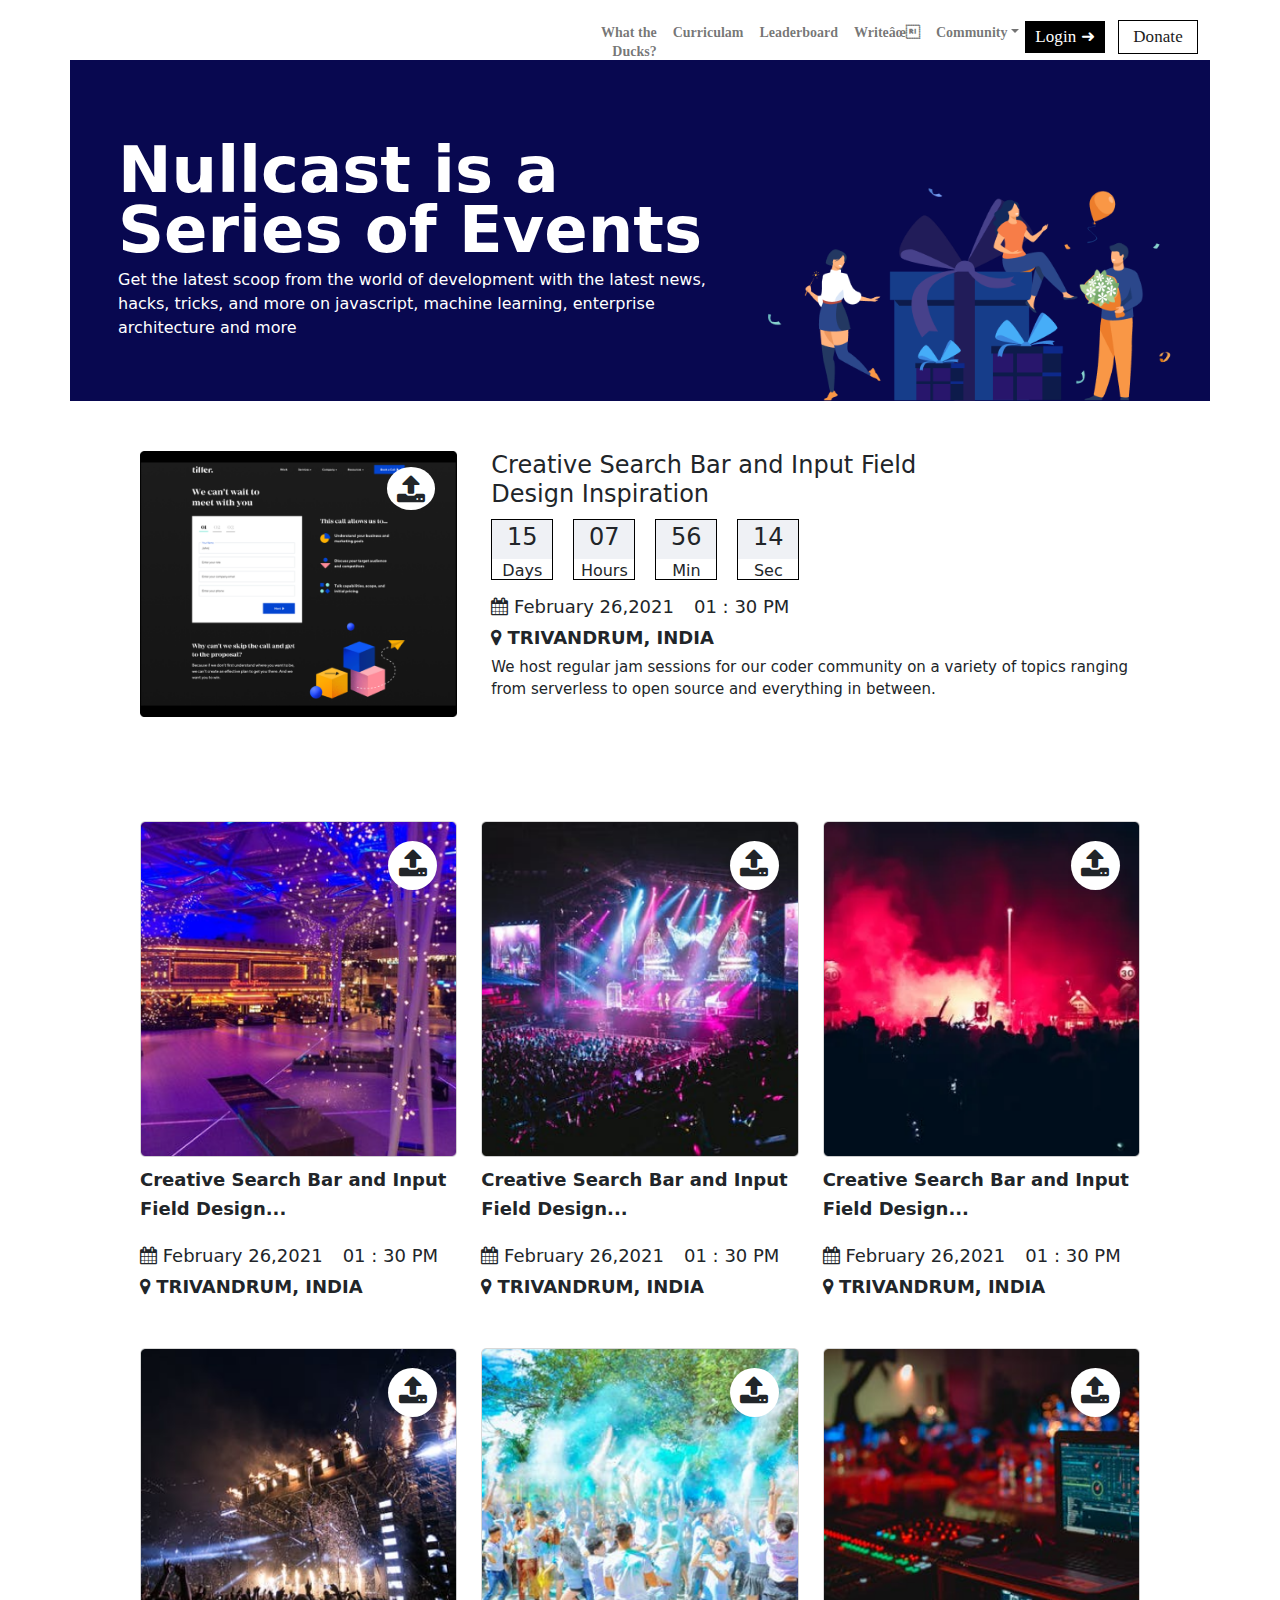
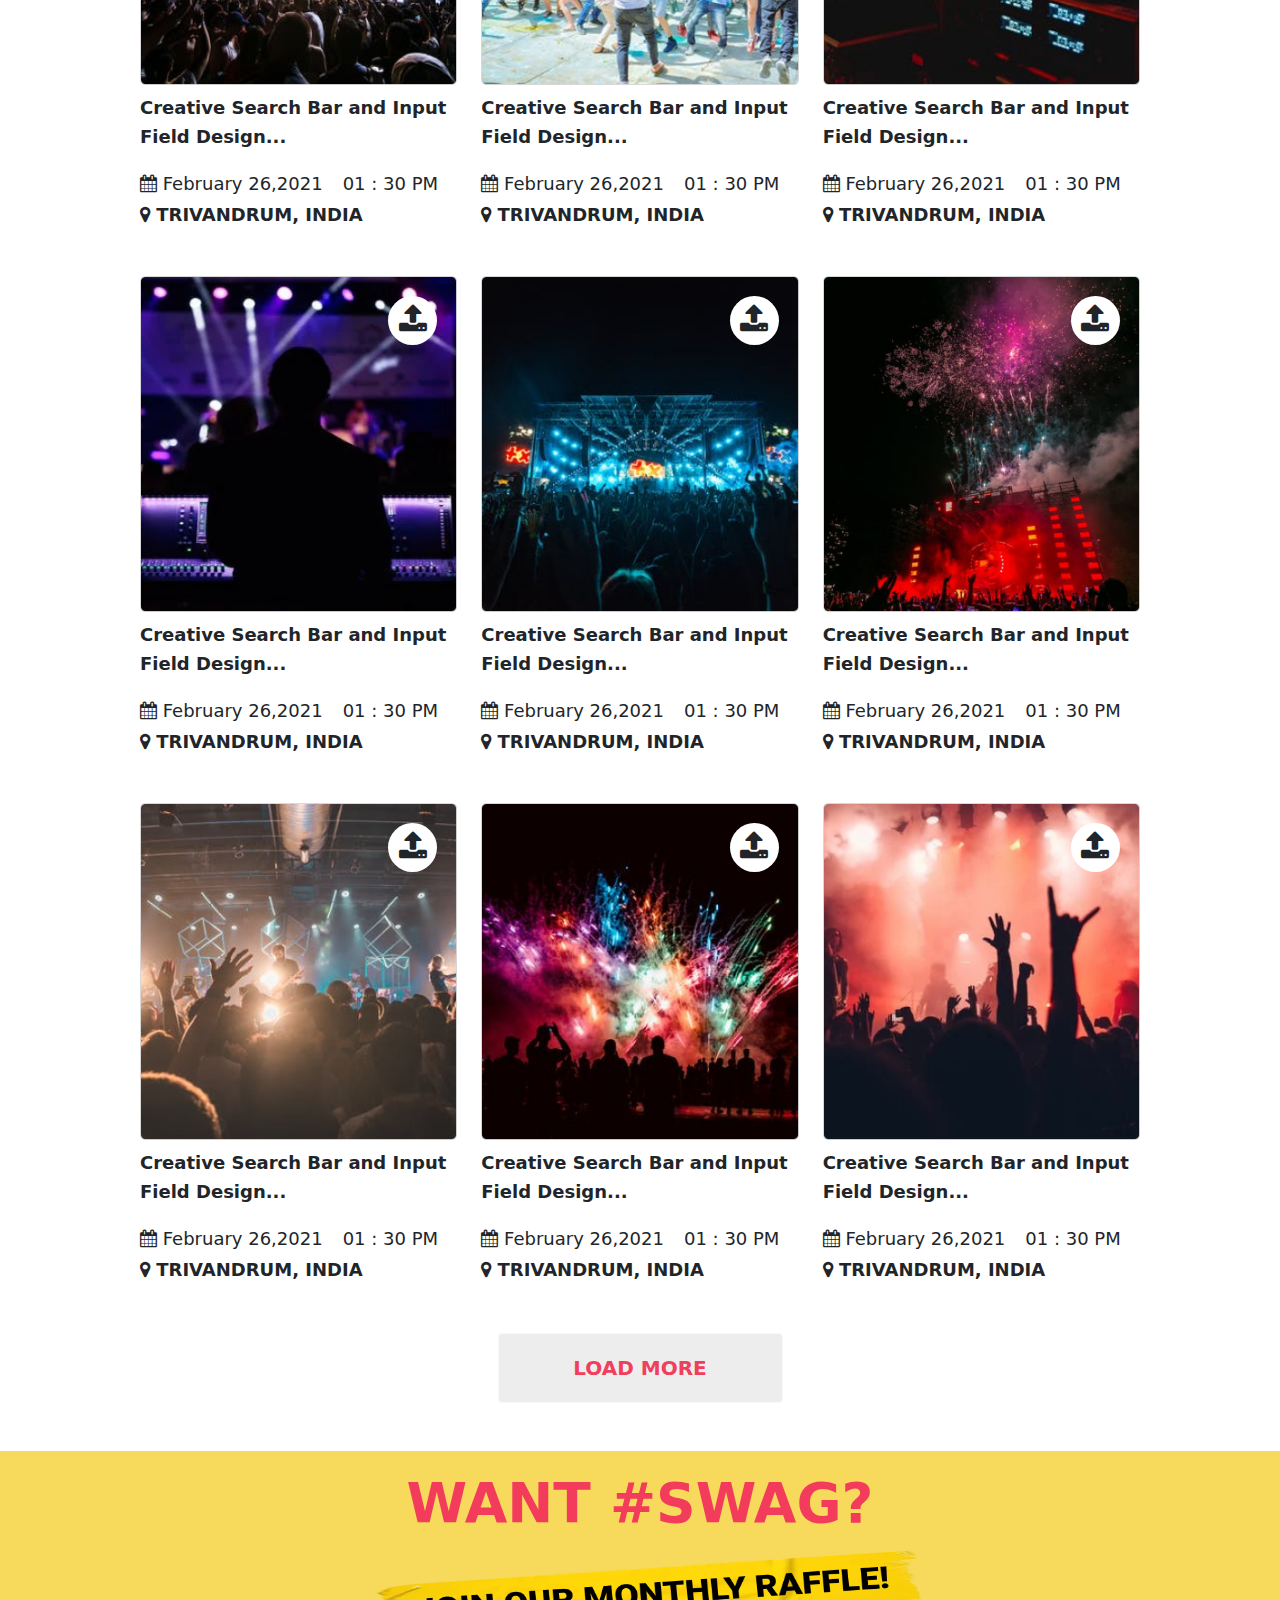
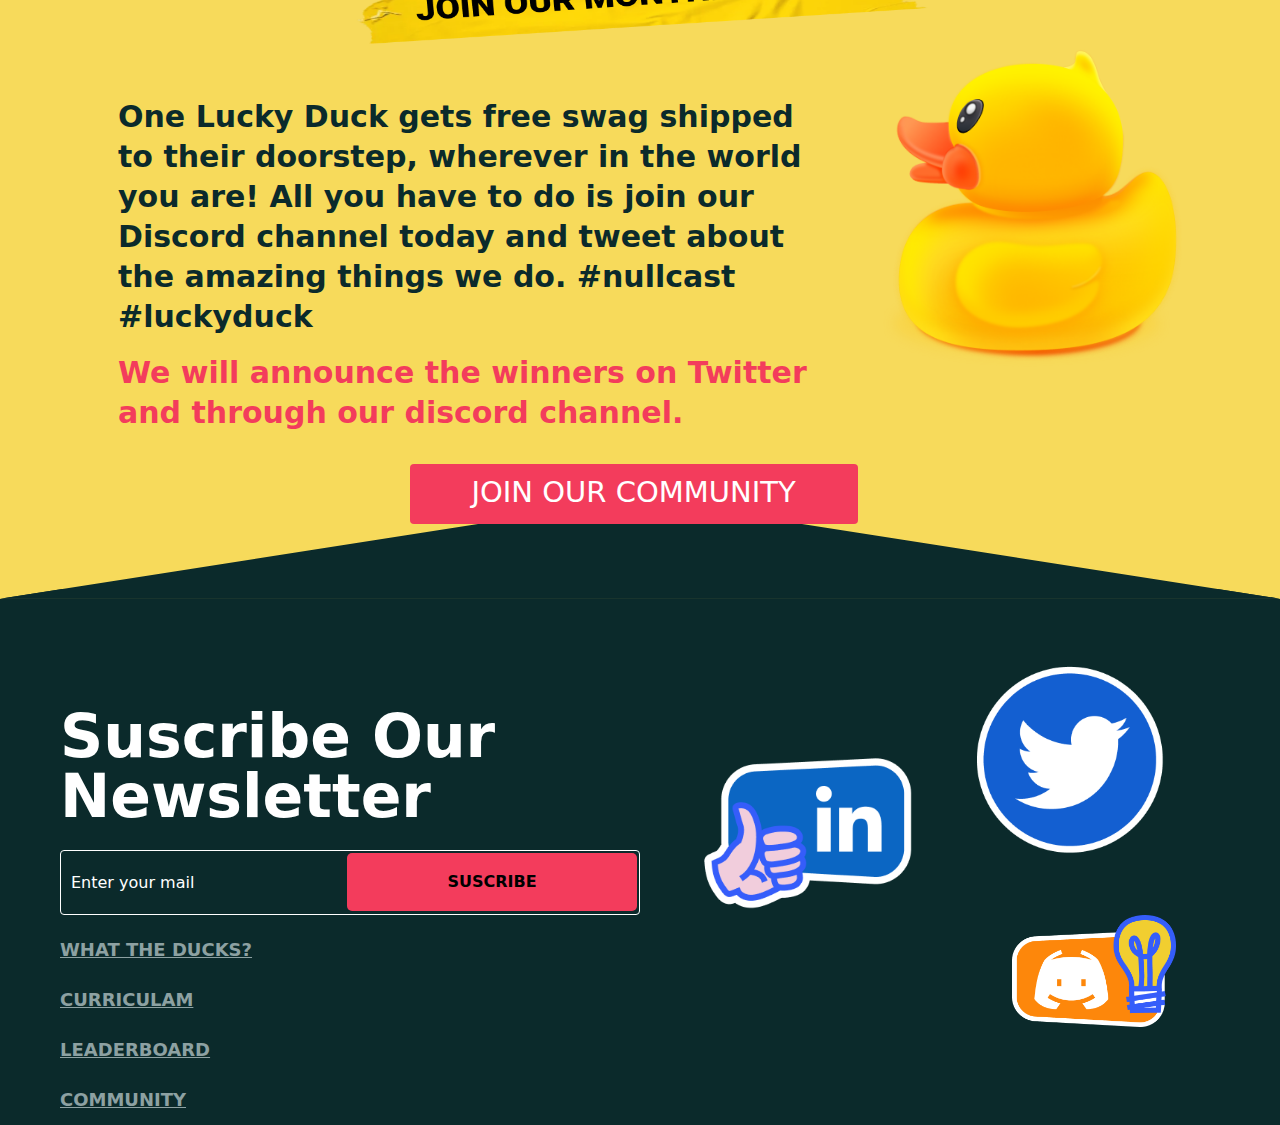
==== index.html @ 170fd870 "Rename nullcast.html to index.html" ====
<!DOCTYPE html>
<html lang="en">
    <head>
        <meta charset="UTF-F">
        <meta name="viewport" content="width=device-width, initial-scale=1">
        <title>Nullcast</title>
        <link rel="preconnect" href="https://fonts.gstatic.com">
        <link href="https://fonts.googleapis.com/css2?family=Poppins:ital,wght@0,200;0,400;0,600;1,800&display=swap" rel="stylesheet">
        <link rel="stylesheet" href="assets/bootstrap5/css/bootstrap.min.css" media="screen">
        <link rel="stylesheet" href="assets/css/font-awesome.min.css">
        <link rel="stylesheet" href="https://use.fontawesome.com/releases/v5.7.2/css/all.css" integrity="sha384-fnmOCqbTlWIlj8LyTjo7mOUStjsKC4pOpQbqyi7RrhN7udi9RwhKkMHpvLbHG9Sr" crossorigin="anonymous">
        <link rel="stylesheet" href="assets/css/style.css">
        <script src="assets/js/jquery-3.5.1.min.js"></script>
        <script src="assets/bootstrap5/js/bootstrap.min.js"></script>
    </head>
    <body>
        <div class="container head">
            <nav class="navbar navbar-expand-lg navbar-light bg-none">
                <div class="container nav-container">
                    <button class="navbar-toggler " type="button" data-bs-toggle="collapse" data-bs-target="#navbarNavAltMarkup"
                        aria-controls="navbarNavAltMarkup" aria-expanded="false" aria-label="Toggle navigation">
                        <span class="navbar-toggler-icon"></span>
                    </button>
                    <div class="collapse navbar-collapse" id="navbarNavAltMarkup">
                        <div class="navbar-nav">
                            <a class="nav-link" aria-current="page" href="#">What the Ducks?</a>
                            <a class="nav-link" href="#">Curriculam</a>
                            <a class="nav-link" href="#">Leaderboard</a>
                            <a class="nav-link" href="#">Write✍</a>
                            <ul>
                                <li class="dropdown"><a class="dropdown-toggle btn btn-default bg-none border-none" data-bs-toggle="dropdown" href="#">Community<span class="caret"></span></a>
                                    <ul class="dropdown-menu">
                                    <li><a href="#">Page 1-1</a></li>
                                    <li><a href="#">Page 1-2</a></li>
                                    <li><a href="#">Page 1-3</a></li>
                                    </ul>
                                </li>
                            </ul>
                        </div>
                    </div>
                    <button class="login">Login &#10140;</button>
                    <button class="donate">Donate</button>
                </div>
            </nav>
        </div>

        <!--banner-->
        <div class="banner">
            <div class="container bann">
                <div class="row">
                    <div class="col-md-7 col-sm-12">
                        <h1>Nullcast is a Series of Events</h1>
                        <p>Get the latest scoop from the world of development with the latest news, hacks, tricks, and more on javascript, machine learning, enterprise architecture and more</p>

                    </div>
                    <div class="col-md-5 col-sm-12">
                        <img src="assets/images/Frame (2).png" class="img-fluid" alt="">
                    </div>
                </div>

            </div>
        </div>

        <!--first content-->
        <div class="container first">
            <div class="row">
                <div class="first-image col-md-4 col-sm-12">
                    <img src="assets/images/Rectangle 1343.png" class="img-fluid" alt="">
                    <span class="upload"><i class="fa fa-upload" aria-hidden="true"></i></span>
                </div>
                <div class="col-md-8 col-sm-12">
                    <h3 class="first-head">Creative Search Bar and Input Field Design Inspiration</h3>
                    <div class="cal">
                        <div class="date">
                            <h4>15</h4>
                            <span>Days</span>
                        </div>
                        <div class="date">
                            <h4>07</h4>
                            <span>Hours</span>
                        </div>
                        <div class="date">
                            <h4>56</h4>
                            <span>Min</span>
                        </div>
                        <div class="date">
                            <h4>14</h4>
                            <span>Sec</span>
                        </div>
                    </div>
                    <div class="calendar">
                        <span><i class="fa fa-calendar" aria-hidden="true"></i> February 26,2021</span>
                        <span><i class="fas fa-clock"></i> 01 : 30 PM</span>
                    </div>
                    <div class="location">
                        <span><i class="fa fa-map-marker" aria-hidden="true"></i> TRIVANDRUM, INDIA</span>
                    </div>
                    <div class="content">
                        <p>We host regular jam sessions for our coder community on a variety of topics ranging from serverless to open source and everything in between.</p>
                    </div>
                    
                </div>
            </div>
        </div>
        
        <!--second content-->
        <div class="container first ">
            <div class="row mt-1">
                <div class="col-lg-4 col-md-4 col-sm-12">
                    <div class="card">
                        <img src="assets/images/Rectangle 1346 (3).png" class="img-fluid" alt="">
                        <span class="upload"><i class="fa fa-upload" aria-hidden="true"></i></span>
                        <div class="body">
                            <p>Creative Search Bar and Input Field Design...</p>
                            <div class="calendar">
                                <span><i class="fa fa-calendar" aria-hidden="true"></i> February 26,2021</span>
                                <span><i class="fas fa-clock"></i> 01 : 30 PM</span>
                            </div>
                            <div class="location">
                                <span><i class="fa fa-map-marker" aria-hidden="true"></i> TRIVANDRUM, INDIA</span>
                            </div>
                        </div>
                    </div>
                </div>
                <div class="col-lg-4 col-md-4 col-sm-12">
                    <div class="card">
                        <img src="assets/images/Rectangle 1346.png" class="img-fluid" alt="">
                        <span class="upload"><i class="fa fa-upload" aria-hidden="true"></i></span>
                        <div class="body">
                            <p>Creative Search Bar and Input Field Design...</p>
                            <div class="calendar">
                                <span><i class="fa fa-calendar" aria-hidden="true"></i> February 26,2021</span>
                                <span><i class="fas fa-clock"></i> 01 : 30 PM</span>
                            </div>
                            <div class="location">
                                <span><i class="fa fa-map-marker" aria-hidden="true"></i> TRIVANDRUM, INDIA</span>
                            </div>
                        </div>
                    </div>
                </div>
                <div class="col-lg-4 col-md-4 col-sm-12">
                    <div class="card">
                        <img src="assets/images/Rectangle 1346 (2).png" class="img-fluid" alt="">
                        <span class="upload"><i class="fa fa-upload" aria-hidden="true"></i></span>
                        <div class="body">
                            <p>Creative Search Bar and Input Field Design...</p>
                            <div class="calendar">
                                <span><i class="fa fa-calendar" aria-hidden="true"></i> February 26,2021</span>
                                <span><i class="fas fa-clock"></i> 01 : 30 PM</span>
                            </div>
                            <div class="location">
                                <span><i class="fa fa-map-marker" aria-hidden="true"></i> TRIVANDRUM, INDIA</span>
                            </div>
                        </div>
                    </div>
                </div>
            </div>

            <div class="row mt-5">
                <div class="col-lg-4 col-md-4 col-sm-12">
                    <div class="card">
                        <img src="assets/images/Rectangle 1346 (4).png" class="img-fluid" alt="">
                        <span class="upload"><i class="fa fa-upload" aria-hidden="true"></i></span>
                        <div class="body">
                            <p>Creative Search Bar and Input Field Design...</p>
                            <div class="calendar">
                                <span><i class="fa fa-calendar" aria-hidden="true"></i> February 26,2021</span>
                                <span><i class="fas fa-clock"></i> 01 : 30 PM</span>
                            </div>
                            <div class="location">
                                <span><i class="fa fa-map-marker" aria-hidden="true"></i> TRIVANDRUM, INDIA</span>
                            </div>
                        </div>
                    </div>
                </div>
                <div class="col-lg-4 col-md-4 col-sm-12">
                    <div class="card">
                        <img src="assets/images/Rectangle 1346 (5).png" class="img-fluid" alt="">
                        <span class="upload"><i class="fa fa-upload" aria-hidden="true"></i></span>
                        <div class="body">
                            <p>Creative Search Bar and Input Field Design...</p>
                            <div class="calendar">
                                <span><i class="fa fa-calendar" aria-hidden="true"></i> February 26,2021</span>
                                <span><i class="fas fa-clock"></i> 01 : 30 PM</span>
                            </div>
                            <div class="location">
                                <span><i class="fa fa-map-marker" aria-hidden="true"></i> TRIVANDRUM, INDIA</span>
                            </div>
                        </div>
                    </div>
                </div>
                <div class="col-lg-4 col-md-4 col-sm-12">
                    <div class="card">
                        <img src="assets/images/Rectangle 1346 (6).png" class="img-fluid" alt="">
                        <span class="upload"><i class="fa fa-upload" aria-hidden="true"></i></span>
                        <div class="body">
                            <p>Creative Search Bar and Input Field Design...</p>
                            <div class="calendar">
                                <span><i class="fa fa-calendar" aria-hidden="true"></i> February 26,2021</span>
                                <span><i class="fas fa-clock"></i> 01 : 30 PM</span>
                            </div>
                            <div class="location">
                                <span><i class="fa fa-map-marker" aria-hidden="true"></i> TRIVANDRUM, INDIA</span>
                            </div>
                        </div>
                    </div>
                </div>
            </div>

            <div class="row mt-5">
                <div class="col-lg-4 col-md-4 col-sm-12">
                    <div class="card">
                        <img src="assets/images/Rectangle 1346 (7).png" class="img-fluid" alt="">
                        <span class="upload"><i class="fa fa-upload" aria-hidden="true"></i></span>
                        <div class="body">
                            <p>Creative Search Bar and Input Field Design...</p>
                            <div class="calendar">
                                <span><i class="fa fa-calendar" aria-hidden="true"></i> February 26,2021</span>
                                <span><i class="fas fa-clock"></i> 01 : 30 PM</span>
                            </div>
                            <div class="location">
                                <span><i class="fa fa-map-marker" aria-hidden="true"></i> TRIVANDRUM, INDIA</span>
                            </div>
                        </div>
                    </div>
                </div>
                <div class="col-lg-4 col-md-4 col-sm-12">
                    <div class="card">
                        <img src="assets/images/Rectangle 1346 (8).png" class="img-fluid" alt="">
                        <span class="upload"><i class="fa fa-upload" aria-hidden="true"></i></span>
                        <div class="body">
                            <p>Creative Search Bar and Input Field Design...</p>
                            <div class="calendar">
                                <span><i class="fa fa-calendar" aria-hidden="true"></i> February 26,2021</span>
                                <span><i class="fas fa-clock"></i> 01 : 30 PM</span>
                            </div>
                            <div class="location">
                                <span><i class="fa fa-map-marker" aria-hidden="true"></i> TRIVANDRUM, INDIA</span>
                            </div>
                        </div>
                    </div>
                </div>
                <div class="col-lg-4 col-md-4 col-sm-12">
                    <div class="card">
                        <img src="assets/images/Rectangle 1346 (9).png" class="img-fluid" alt="">
                        <span class="upload"><i class="fa fa-upload" aria-hidden="true"></i></span>
                        <div class="body">
                            <p>Creative Search Bar and Input Field Design...</p>
                            <div class="calendar">
                                <span><i class="fa fa-calendar" aria-hidden="true"></i> February 26,2021</span>
                                <span><i class="fas fa-clock"></i> 01 : 30 PM</span>
                            </div>
                            <div class="location">
                                <span><i class="fa fa-map-marker" aria-hidden="true"></i> TRIVANDRUM, INDIA</span>
                            </div>
                        </div>
                    </div>
                </div>
            </div>

            <div class="row mt-5">
                <div class="col-lg-4 col-md-4 col-sm-12">
                    <div class="card">
                        <img src="assets/images/Rectangle 1346 (10).png" class="img-fluid" alt="">
                        <span class="upload"><i class="fa fa-upload" aria-hidden="true"></i></span>
                        <div class="body">
                            <p>Creative Search Bar and Input Field Design...</p>
                            <div class="calendar">
                                <span><i class="fa fa-calendar" aria-hidden="true"></i> February 26,2021</span>
                                <span><i class="fas fa-clock"></i> 01 : 30 PM</span>
                            </div>
                            <div class="location">
                                <span><i class="fa fa-map-marker" aria-hidden="true"></i> TRIVANDRUM, INDIA</span>
                            </div>
                        </div>
                    </div>
                </div>
                <div class="col-lg-4 col-md-4 col-sm-12">
                    <div class="card">
                        <img src="assets/images/Rectangle 1346 (11).png" class="img-fluid" alt="">
                        <span class="upload"><i class="fa fa-upload" aria-hidden="true"></i></span>
                        <div class="body">
                            <p>Creative Search Bar and Input Field Design...</p>
                            <div class="calendar">
                                <span><i class="fa fa-calendar" aria-hidden="true"></i> February 26,2021</span>
                                <span><i class="fas fa-clock"></i> 01 : 30 PM</span>
                            </div>
                            <div class="location">
                                <span><i class="fa fa-map-marker" aria-hidden="true"></i> TRIVANDRUM, INDIA</span>
                            </div>
                        </div>
                    </div>
                </div>
                <div class="col-lg-4 col-md-4 col-sm-12">
                    <div class="card">
                        <img src="assets/images/Rectangle 1346 (12).png" class="img-fluid" alt="">
                        <span class="upload"><i class="fa fa-upload" aria-hidden="true"></i></span>
                        <div class="body">
                            <p>Creative Search Bar and Input Field Design...</p>
                            <div class="calendar">
                                <span><i class="fa fa-calendar" aria-hidden="true"></i> February 26,2021</span>
                                <span><i class="fas fa-clock"></i> 01 : 30 PM</span>
                            </div>
                            <div class="location">
                                <span><i class="fa fa-map-marker" aria-hidden="true"></i> TRIVANDRUM, INDIA</span>
                            </div>
                        </div>
                    </div>
                </div>
            </div>
        </div>

        <!--load more-->
        <div class="container load">
            <button class="btn btn-light">LOAD MORE</button>
        </div>
        
        <!--footer1-->
        <div class="container-fluid footer1 pt-2 mt-5">
            <h1>WANT #SWAG?</h1>
            <div class="join">
                <img src="assets/images/Group 342.png" alt="">
                <!-- <img src="assets/images/image 6.png" alt=""> -->
                <!-- <h5>JOIN OUR MONTHLY RAFFLE</h5> -->
            </div>
            
            <div class="row f1row">
                <div class="col-md-8 col-sm-12 f1content">
                    <p class="fp1">One Lucky Duck gets free swag shipped to their doorstep,
                         wherever in the world you are! All you have to do is join our
                          Discord channel today and tweet about the amazing things we do. #nullcast #luckyduck
                    </p>
                    <p class="fp2">We will announce the winners on Twitter and through our discord channel.</p>
                    
                </div>
                <div class="col-md-4 col-sm-12 f1image">
                    <img src="assets/images/Duck 198.png" class="img-fluid" alt="">
                </div>
            </div>
            <div class="triangle-bottom">
                <div class="lastjoin">
                </div>
                
            </div>
            <a href="" class="btn btn-default joinoc">JOIN OUR COMMUNITY</a>
            
        </div>
        
        

        <!--footer2-->
        <div class="container-fluid footer2 pt-5">
            <div class="row">
                <div class="col-md-6 col-sm-12 f2content">
                    <h3>Suscribe Our Newsletter</h3>

                    <div class="buttonInside mt-4">
                        <input id="sus" placeholder="Enter your mail">
                         <button id="erase">SUSCRIBE</button>
                    </div>

                    <div class="links">
                        <a href="">WHAT THE DUCKS?</a> <br>
                        <a href="">CURRICULAM</a> <br>
                        <a href="">LEADERBOARD</a> <br>
                        <a href="">COMMUNITY</a> <br>
                    </div>
                    
                </div>
                <div class="col-md-6 col-sm-12">
                    <div class="row last">
                        <div class="col-md-6 col-sm-6">
                            <img src="assets/images/Group (1).png" class="img-fluid f2img1" alt="">
                        </div>
                        <div class="col-md-6 col-sm-6">
                            <img src="assets/images/Frame.png" class="img-fluid f2img2" alt="">
                        </div>
                    </div>
                    <div class="row last">
                        <div class="col-md-12 col-sm-12">
                            <img src="assets/images/Frame (1).png" class="img-fluid f2img3" alt="">
                        </div>
                    </div>
                </div>
            </div>
        </div>
    </body>
</html>
---- assets/css/style.css ----
*{
    margin: 0;
    padding: 0;
    box-sizing: border-box;
}
.head{
   
    height: 60px;
    padding: 10px 0;    

}
nav{
    flex:1;
    text-align: right;
}
.navbar{
    padding-top: 10px;
    margin: 0px;
}

.navbar-nav{
position: absolute;
width: 470px;
/* height: 25px; */
left: 480px;
/* top: 46px; */
font-family: Open Sans;
font-style: normal;
/* font-weight: 600; */
/* font-size: 14px; */
line-height: 19px;
/* identical to box height */
color: #1B1B1B;
padding-top: 5px;
margin-top: 5px;

}
.navbar-nav a{
    font-weight: 600!important;
    font-size: 14px!important;
     font-family: Open Sans;
    font-style: normal;
    color:rgba(0,0,0,.55);
    
}
.navbar-nav ul{
    text-decoration: none;
    list-style: none;
    background: transparent;
    margin-left: 0px;
    
}
.navbar-nav ul li{
    list-style: none;
    background: none;
}
.navbar-nav ul .btn{
   padding: 0;
    margin-top: 6px;
    margin-left: -25px;
    text-decoration: none;
     font-weight: 600!important;
    font-size: 14px!important;

}
.login{
    width:80px;
     padding: 3px 0px;
    background:black;
     color:white;
     border:none;
     text-align:center;
     font-family: Open Sans;
    font-style: normal;
    font-weight: 400;
    font-size: 17px;
    letter-spacing: 0.005em;
   margin-right:13px;
   

}
.donate{
    width:80px;
     padding: 3px 0px;
    border:1px solid black;
     color:#1B1B1B;
     text-align:center;
     background:none;
     font-family: Open Sans;
    font-style: normal;
    font-weight: 400;
    font-size: 17px;
    letter-spacing: 0.005em;

}
.bann{
    background: rgb(8, 8, 80);
    color: #fff;
    height: 100%;
    padding-top: 50px;
    padding-left: 20px;
    overflow: visible;
}
.bann .col-md-7{
    padding: 30px 0 30px 40px;
    
}
.bann .col-md-5{
    padding-top: 30px;
}
.bann h1{
    font-size: 64px;
    font-weight: 600;
    /* font-family: Roboto; */
    font-style: normal;
    line-height: 60px;
}
.bann img{
    width: 100%;
    height: 100%;  
}
.first{
    padding: 50px 70px;
}
.first-image{
    position: relative;
}
.first-image img{
    height: 100%;
    width: 100%;
}
.first-image .upload{
    background: #fff;
    border-radius: 50%;
    position: absolute;
    top: 6%;
    left: 76%;
    width: 14%;
    height: 16%;
    text-align: center;
    font-size: 30px;
}
.first-head{
    margin: 0;
    font-size: 24px;
    width: 500px;
    padding-left: 10px;
}
.date{
    text-align: center;
    width: 62px;
    height: 61px;
    border: 1px solid black;
    margin: 10px 10px;
}
.date h4{
    background: #EFF1F5;
    height: 39px;
    margin: 0;
    padding-top: 3px;
}
.cal{
    display: flex;
}
.calendar{
    display: flex;
}
.calendar span{
    margin: 5px 10px;
    font-size: 18px;
    line-height: 24px;
}
.location{
    margin: 0 10px;
    font-weight: 700;
    font-size: 18px;
}
.content{
    margin:5px 10px;
    font-size: 15px;
}
.card{
    border: none;
}
.card .body p{
    font-size: 18px;
    font-weight: 700;
    line-height: 29px;
    padding-top: 8px;
}
.card .body .calendar{
    margin-left: -10px!important ;
}
.card .body .location{
    margin-left: 0;
}
.card img{
    position: relative;
}
.card .upload{
    background: #fff;
    border-radius: 50%;
    position: absolute;
    top:20px;
    right: 20px;
    width: 49px;
    height: 49px;
    text-align: center;
    font-size: 30px;
}
.load{
    text-align: center;
}
.load button{
    width: 285px;
    height: 70px;
    background:#EDEDED;
    color: #F13E5D;
    font-size: 20px;
    font-weight: 800;
}
.footer1{
    background: #F7DA5B;
    overflow: visible;      
    margin-bottom: -1px;
    padding: 0;
    position: relative;
}
.footer1 h1{
    text-align: center;
    /* font-family: Roboto; */
    font-style: normal;
    font-weight: 900;
    font-size: 55px;
    line-height: 88px;
    text-transform: uppercase;
    color: #F33C5C;
    margin-bottom: 0;
}
.footer1 .join{
    width:45%;
    height: 100px;

    margin: 0 auto;
    /* position: relative; */
}
.join img{
    /* position: relative; */
    /* left:520px; */

    /* left:28%; */
    width: 100%;
    height: 100%;
}
 /* .join h5{ */
    /* font-family: Roboto; */
/* font-style: normal;
font-weight: 900;
font-size: 43x;
transform: rotate(-4deg);
text-transform: uppercase;
padding-top: 30px;
padding-left: 20px;
position: absolute;
top:0px;

/* left: 600px; */

/* left: 30%; */
/* } */
.footer1 p{
    /* font-family: Roboto; */
    font-style: normal;
    font-weight: 700;
    font-size: 30px;
    line-height: 40px;/* or 147% */
    
}
.f1content{
    padding-left: 130px;
    padding-right: 30px;
    padding-top: 50px;
}
.fp1{
    color: #0B2A2B;
}
.fp2{
    color: #F33C5C;
}
.f1image{
    padding-left: 30px;
    margin-right: 0px;
}
.f1image img{
    width: 80%;
}
.f1row{
    margin-right: 0!important;
    padding-bottom: 50px;
}

.footer2{
    background: #0B2A2B;
}
.f2content{
    padding:60px 0 0 60px;
}
.footer2 h3{
    /* font-family: Roboto; */
font-style: normal;
font-weight: 900;
font-size: 60px;
line-height: 60px;
/* or 94% */


color: #FFFFFF;
}

.f2img1{
    padding-top: 110px;
    padding-left: 50px;
    width: 90%;
}
.f2img2{
    padding-top: 16px;
    /* padding-left: 50px; */
    width: 68%;
}
.f2img3{
    padding-left: 360px;
    width: 85%;
}
.links a{
    /* font-family: Open Sans; */
font-style: normal;
font-weight: 600;
font-size: 18px;
line-height: 50px;
/* or 278% */

text-decoration-line: underline;
text-transform: uppercase;

color: #8DA1A2;
}

.buttonInside{
    position:relative;
    margin-bottom:10px;
  }
 
  #sus{
    height:65px;
    width:100%;
    padding-left:10px;
    border-radius: 4px;
    border:1px solid #fff;
    outline:none;
    background: transparent;
    
  }
  ::placeholder { 
    color: white!important;
    opacity: 1;
  }
  #erase{
    position:absolute;
    right: 3px;
    top: 3px;
    border:none;
    height:58px;
    width:50%;
    border-radius:5px;
    outline:none;
    text-align:center;
    font-weight:bold;
    padding:2px;
    background:#F33C5C;
  }

  .triangle-bottom{
    -webkit-clip-path: polygon(0% 0%, 50% 0%, 100% 100%, 0% 100%, 50% 0%, 0 0);
    background: #0B2A2B;
    height: 100px;
    width: 100%;
    overflow: visible;
    border: 10px solid #0B2A2B;
    
}
.joinoc{
    width: 35%;
    height: 8%;
    background: #F33C5C;
    font-size: 29px;
    margin: 0;
    position: absolute;
    top: 82%;
    left: 32%;
    text-align: center;
    /* padding-top: 20px; */
    font-weight: 500;
    color: #fff;
}

@media only screen and (min-width: 768px) and (max-width: 992px) {

    .first-image .upload{
        position: absolute;
        top: 6%;
        left: 62%;
        width: 23%;
        height: 18%;
        font-size: 30px;
    }
    .first-head {
        margin-left: 0;
        font-size: 23px;
        width: 472px;
        padding-left: 10px;
    }
    .first-image img{
            position: relative;
            height: 100%;
            width: 100%;
    }
    .ld{
        float: right;
    }
    .nav-container{
        display: inline-block;
        justify-content: unset!important;
    }
    .navbar-collapse{
        flex-basis: 25%;
    }
    .navbar-nav{
        float: left;
        left: 0px;
        width:140px;
        background: #fff!important;
    }
    .nabar-nav a{
        color: black!important;
    }
    .join img{
        position: absolute;
        left:520px  ;
        width: 43%;
        height: 80%;
    }
    .join h5{
     
    position: absolute;
    top:0px;
    left: 600px;
    }
    .join img{
        position:absolute;
        left:25%;
        top:10%;
        height: 12%;
        width:52%;
    }
    .f1row{
        padding-bottom: 80px;
    }
    
    .f1image{
        padding-top:30px;
        
    }
    .f1image img{
        width: 100%;
        height: 100%;
    }
    .f2img1{
        width: 90%;
        height: 100%;
        padding-top: 40%;
        padding-left: 10%;
    }
    .f2img2{
        width: 90%;
        height: 90%;
        padding-top: 10%;
    }
    .f2img3{
        height: 90%;
        width: 85%;
        padding-left: 45%;
        padding-right: 20px;
        padding-top: 15%;
    } 
    .last{
        height: 40%;
    }
    .lastjoin{
        background: transparent;
        /* margin-top: -10%; */
        overflow: visible;
    }
    .joinoc{
        position: absolute;
        top: 86%;
        left: 30%;
        width: 40%;
        font-size: 27px;
        height: 6%;
        margin: 0;
    }
    .footer1{
        position: relative;
    }
    #erase{
        width:50%;
    }
    .footer2 h3{
        font-size: 52px;
    }
    .navbar-light .navbar-nav .nav-link{
        color: black!important;
    }
    
}

@media only screen and (min-width: 992px) and (max-width: 1200px) {
    .navbar-nav{
        left: 300px;
    }
    
}
@media only screen and (max-width: 768px) {
    
    .first-image{
        margin-bottom: 5%;
    }
    .joinoc{
        width: 45%;
        height: 6%;
        top: 89%;
        left: 27%;
        font-size: 23px;
        margin-left: 0;
        margin-right: 0;
        padding-top: 3%;
    }
    .f1image{
        text-align: center;
        height: 50%;
    }
    .f1image img{
        width: 60%;
    }
    .last,.footer2{
        margin-left:0!important;
        margin-right: 0!important;
    }
    .navbar-nav{
        position: absolute;
        left: 0%;
        width: 20%!important;
        font-family: Open Sans;
        font-style: normal;
        line-height: 19px;
        color: #1B1B1B;
        padding-top: 5px;
        margin-top: 5px;
    }
    .nav-container{
        justify-content: unset!important;
    }
    .navbar-collapse{
        flex-basis: 0;
    }
    .navbar-nav{
        float: left;
        left: 0px;
        width:140px;
        background: #fff!important;
    }
    .footer1 .join {
        width: 80%;
    }
    .f1content{
        padding-left: 60px;
    }
    .footer2{
        padding-top: 10px!important;
    }
}
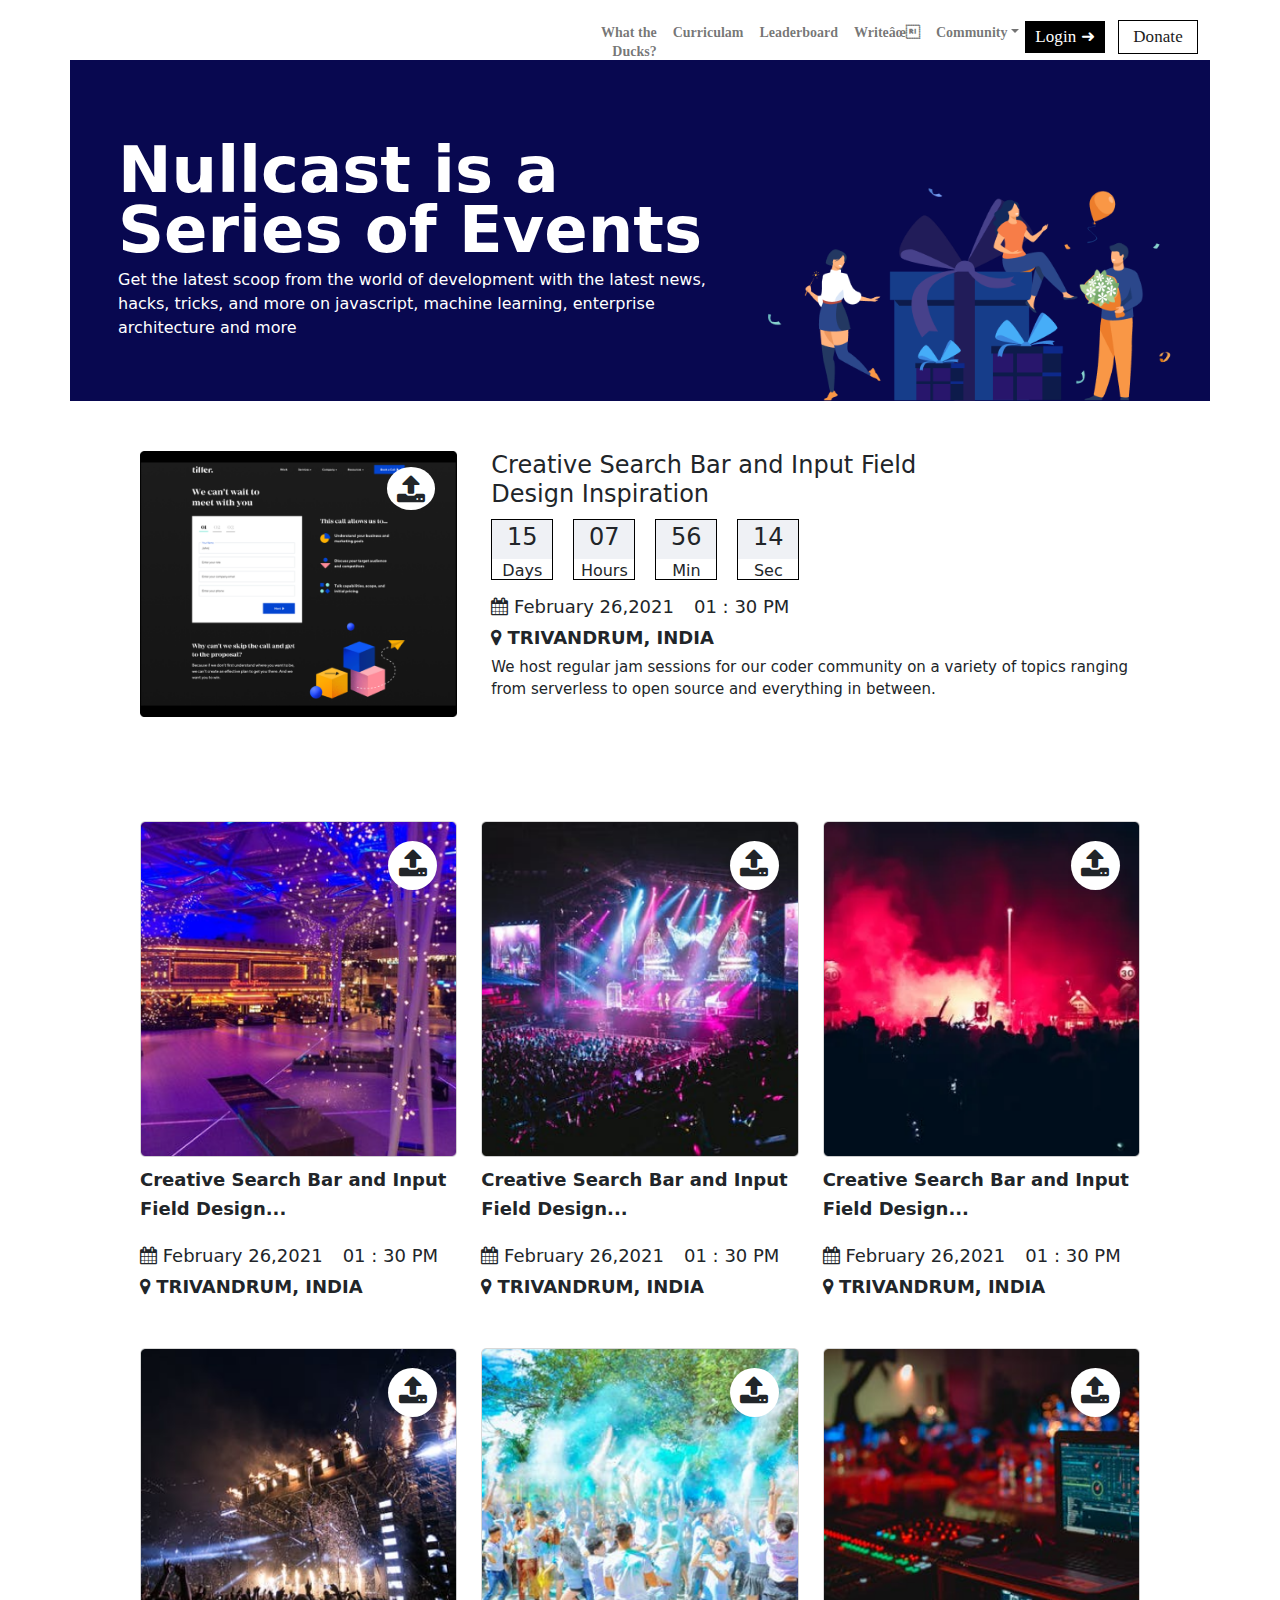
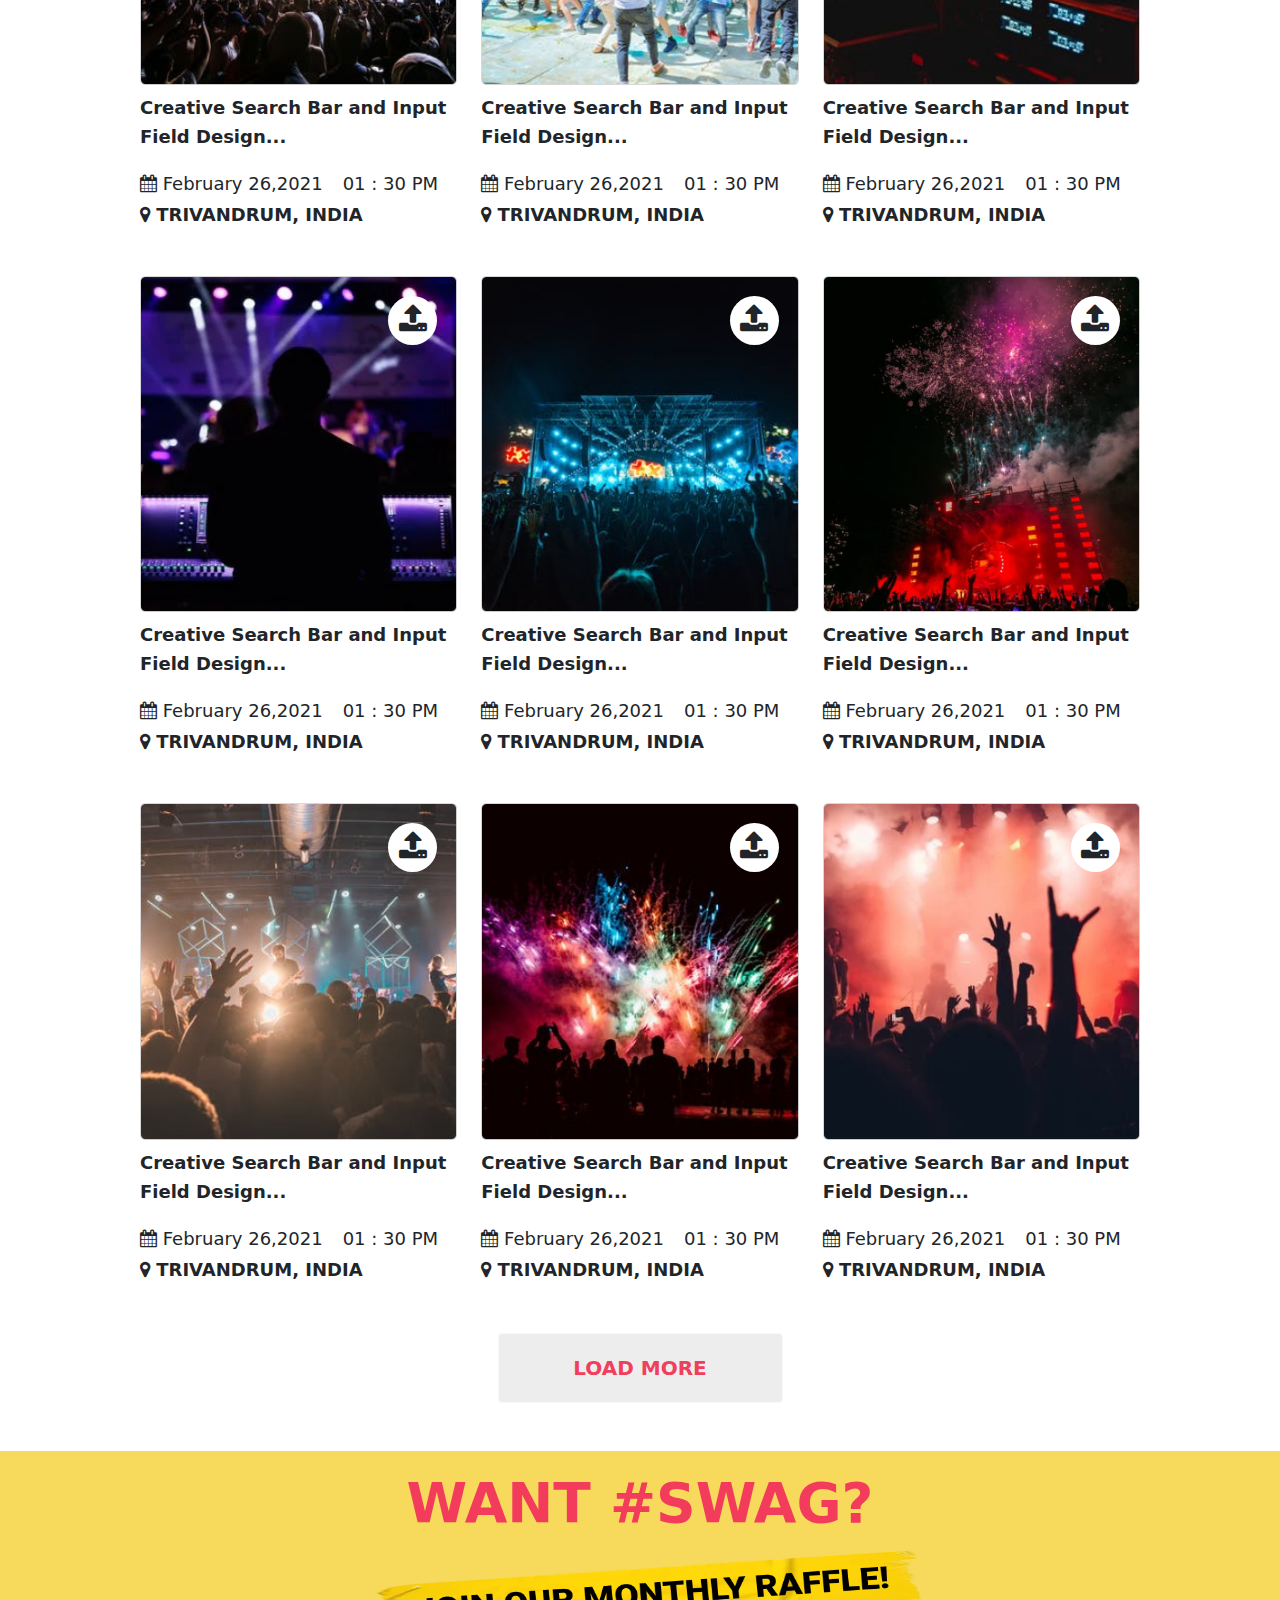
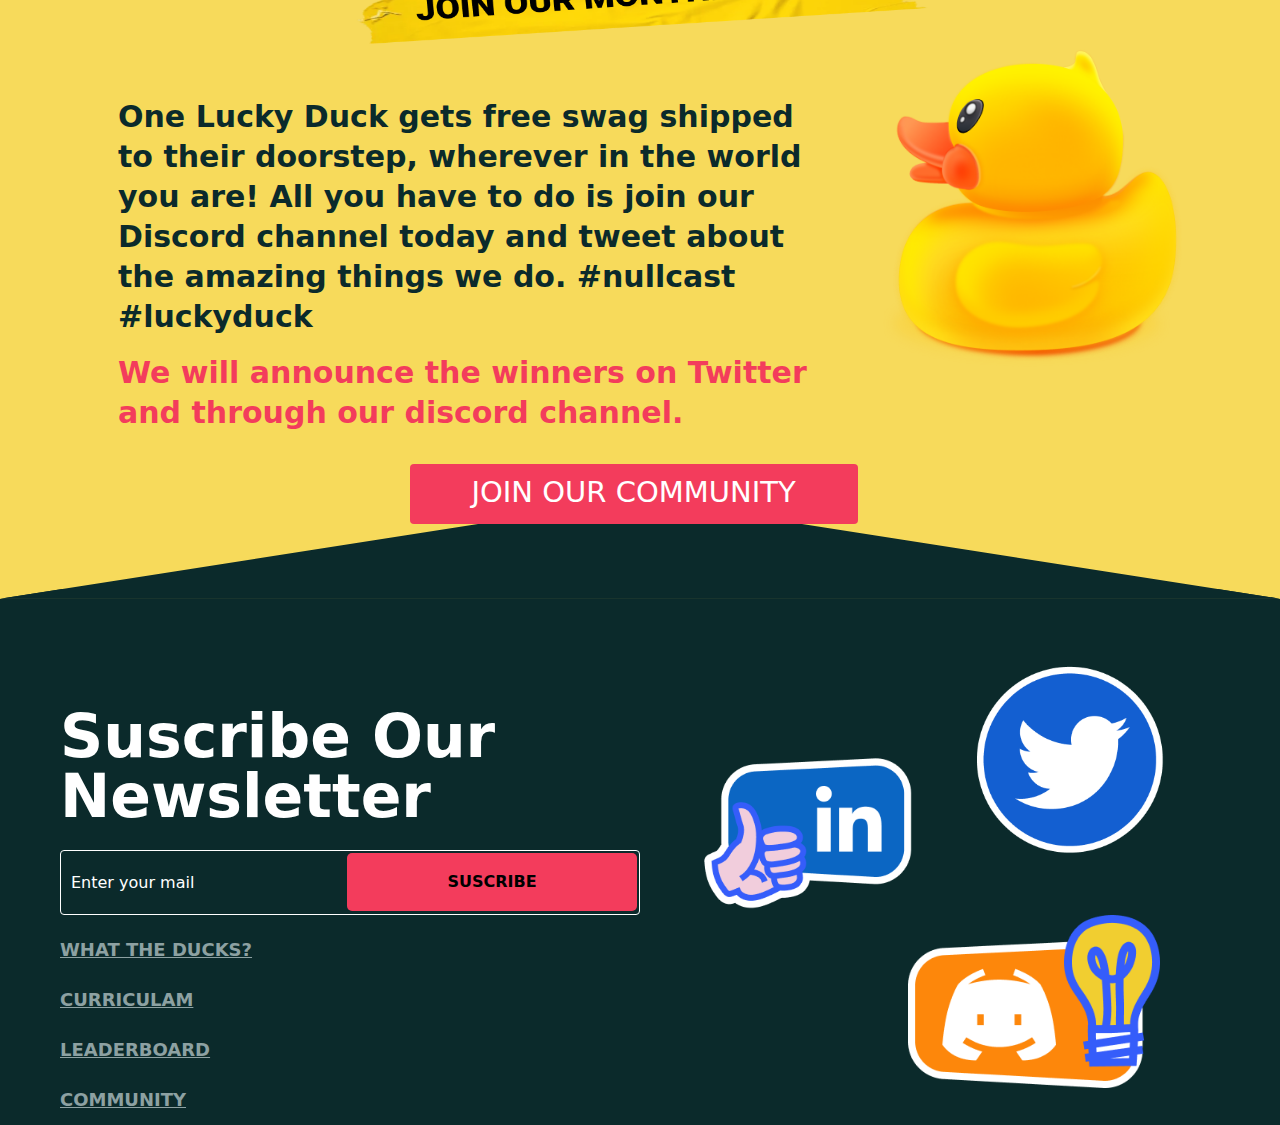
==== commit 6fb9ccbd: "Merge branch 'master' of https://github.com/RagilPattambi/neoito" ====
--- a/index.html
+++ b/index.html
@@ -89,8 +89,8 @@
                         </div>
                     </div>
                     <div class="calendar">
-                        <span><i class="fa fa-calendar" aria-hidden="true"></i> February 26,2021</span>
-                        <span><i class="fas fa-clock"></i> 01 : 30 PM</span>
+                        <span class="first-date"><i class="fa fa-calendar" aria-hidden="true"></i> February 26,2021</span>
+                        <span class="first-time"><i class="fas fa-clock"></i> 01 : 30 PM</span>
                     </div>
                     <div class="location">
                         <span><i class="fa fa-map-marker" aria-hidden="true"></i> TRIVANDRUM, INDIA</span>
@@ -369,15 +369,15 @@
                 </div>
                 <div class="col-md-6 col-sm-12">
                     <div class="row last">
-                        <div class="col-md-6 col-sm-6">
+                        <div class="col-md-6 col-sm-6 lasticon">
                             <img src="assets/images/Group (1).png" class="img-fluid f2img1" alt="">
                         </div>
-                        <div class="col-md-6 col-sm-6">
+                        <div class="col-md-6 col-sm-6 lasticon">
                             <img src="assets/images/Frame.png" class="img-fluid f2img2" alt="">
                         </div>
                     </div>
                     <div class="row last">
-                        <div class="col-md-12 col-sm-12">
+                        <div class="col-md-12 col-sm-12 lasticon3">
                             <img src="assets/images/Frame (1).png" class="img-fluid f2img3" alt="">
                         </div>
                     </div>
--- a/assets/css/style.css
+++ b/assets/css/style.css
@@ -328,7 +328,7 @@
     width: 68%;
 }
 .f2img3{
-    padding-left: 360px;
+    /* padding-left: 360px; */
     width: 85%;
 }
 .links a{
@@ -402,6 +402,26 @@
     font-weight: 500;
     color: #fff;
 }
+.lasticon3{
+    width:50%;
+    margin-left: 40%;
+}
+
+@media only screen and (min-width: 992px) and (max-width: 1200px) {
+    .navbar-nav{
+        left: 300px;
+    }
+    .f2img1{
+        width: 100%;
+    }
+    .f2img2{
+        width:87%;
+    }
+    .f2img3{
+        width:85%;
+    }
+    
+}
 
 @media only screen and (min-width: 768px) and (max-width: 992px) {
 
@@ -488,8 +508,6 @@
     .f2img3{
         height: 90%;
         width: 85%;
-        padding-left: 45%;
-        padding-right: 20px;
         padding-top: 15%;
     } 
     .last{
@@ -504,8 +522,8 @@
         position: absolute;
         top: 86%;
         left: 30%;
-        width: 40%;
-        font-size: 27px;
+        width: 38%;
+        font-size: 26px;
         height: 6%;
         margin: 0;
     }
@@ -524,23 +542,22 @@
     
 }
 
-@media only screen and (min-width: 992px) and (max-width: 1200px) {
-    .navbar-nav{
-        left: 300px;
-    }
-    
-}
-@media only screen and (max-width: 768px) {
+
+@media only screen and (min-width: 576px) and (max-width: 767px) {
     
     .first-image{
         margin-bottom: 5%;
+    }
+    .first-head{
+        width:100%!important;
+        font-size: 20px;
     }
     .joinoc{
         width: 45%;
         height: 6%;
         top: 89%;
         left: 27%;
-        font-size: 23px;
+        font-size: 20px;
         margin-left: 0;
         margin-right: 0;
         padding-top: 3%;
@@ -559,16 +576,14 @@
     .navbar-nav{
         position: absolute;
         left: 0%;
-        width: 20%!important;
+        width: 140px!important;
         font-family: Open Sans;
         font-style: normal;
         line-height: 19px;
         color: #1B1B1B;
         padding-top: 5px;
-        margin-top: 5px;
-    }
-    .nav-container{
-        justify-content: unset!important;
+        margin-top: 21px;
+        border:1px solid brown;
     }
     .navbar-collapse{
         flex-basis: 0;
@@ -588,7 +603,126 @@
     .footer2{
         padding-top: 10px!important;
     }
-}
+    .footer2 h3{
+        font-size: 275%;
+        width: 100%;
+    }
+    #sus{
+        height: 55px;
+        width:96%;
+    }
+    #erase{
+        height: 49px;
+        right:26px;
+    }
+    .lasticon{
+        width: 50%;
+    }
+    .f2img1{
+        padding-top: 22%;
+        padding-left: 50px;
+        width: 100%;
+        height: 100%;
+    }
+    .f2img3{
+        width: 71%;
+    }
+    .f2content{
+        padding-top: 30px;
+    }
+}
+
+@media only screen and (max-width:575px) {
+    .navbar-collapse{
+        flex-basis: unset;
+    }
+    .navbar-nav{
+        background: #fff;
+        left: 10px;
+        margin-top: 20px;
+        width: 110px;
+        border:1px solid brown;
+    }
+    .first-head{
+        width:100%;
+        font-size: 23px;
+    }
+    .cal{
+        padding-left:10px;
+    }
+    .cal div{
+        width:60px;
+        margin: 10px 3px 5px 0;
+    }
+    .cal h4{
+        font-size: 19px;
+        height:30px;
+    }
+
+    .calendar{
+        width:100%;
+    }
+    .calendar span{
+        font-size:16px;
+    }
+    .first-date{
+        width:60%;
+    }
+    .first-time{
+        width:40%;
+    }
+    .first{
+        padding-bottom: 0;
+    }
+    .lasticon{
+        width:50%;
+    }
+    .lasticon3{
+        width:50%;
+
+    }
+    .f2img3{
+        width:80%;
+        padding-left: 0;
+    }
+    .joinoc {
+        width: 45%;
+        height: 35px;
+        font-size: 9px;
+        margin: 0;
+        position: absolute;
+        top: 93%;
+        left: 27%;
+    }
+    .footer1 p{
+        font-size: 20px;
+        line-height: 25px;
+    }
+    .f1content{
+        padding-left: 75px;
+    }
+    .f1image img{
+        width:100%;
+    }
+    .footer2 h3{
+        font-size: 40px;
+    }
+    .f2content{
+        padding:30px 0 0 30px;
+    }
+    #sus{
+        height: 45px;
+        width:96%;
+    }
+    #erase{
+        height: 40px;
+        right:15px;
+    }
+    .f2img1{
+        padding-top: 80px;
+    }
+}
+
 
   
   
